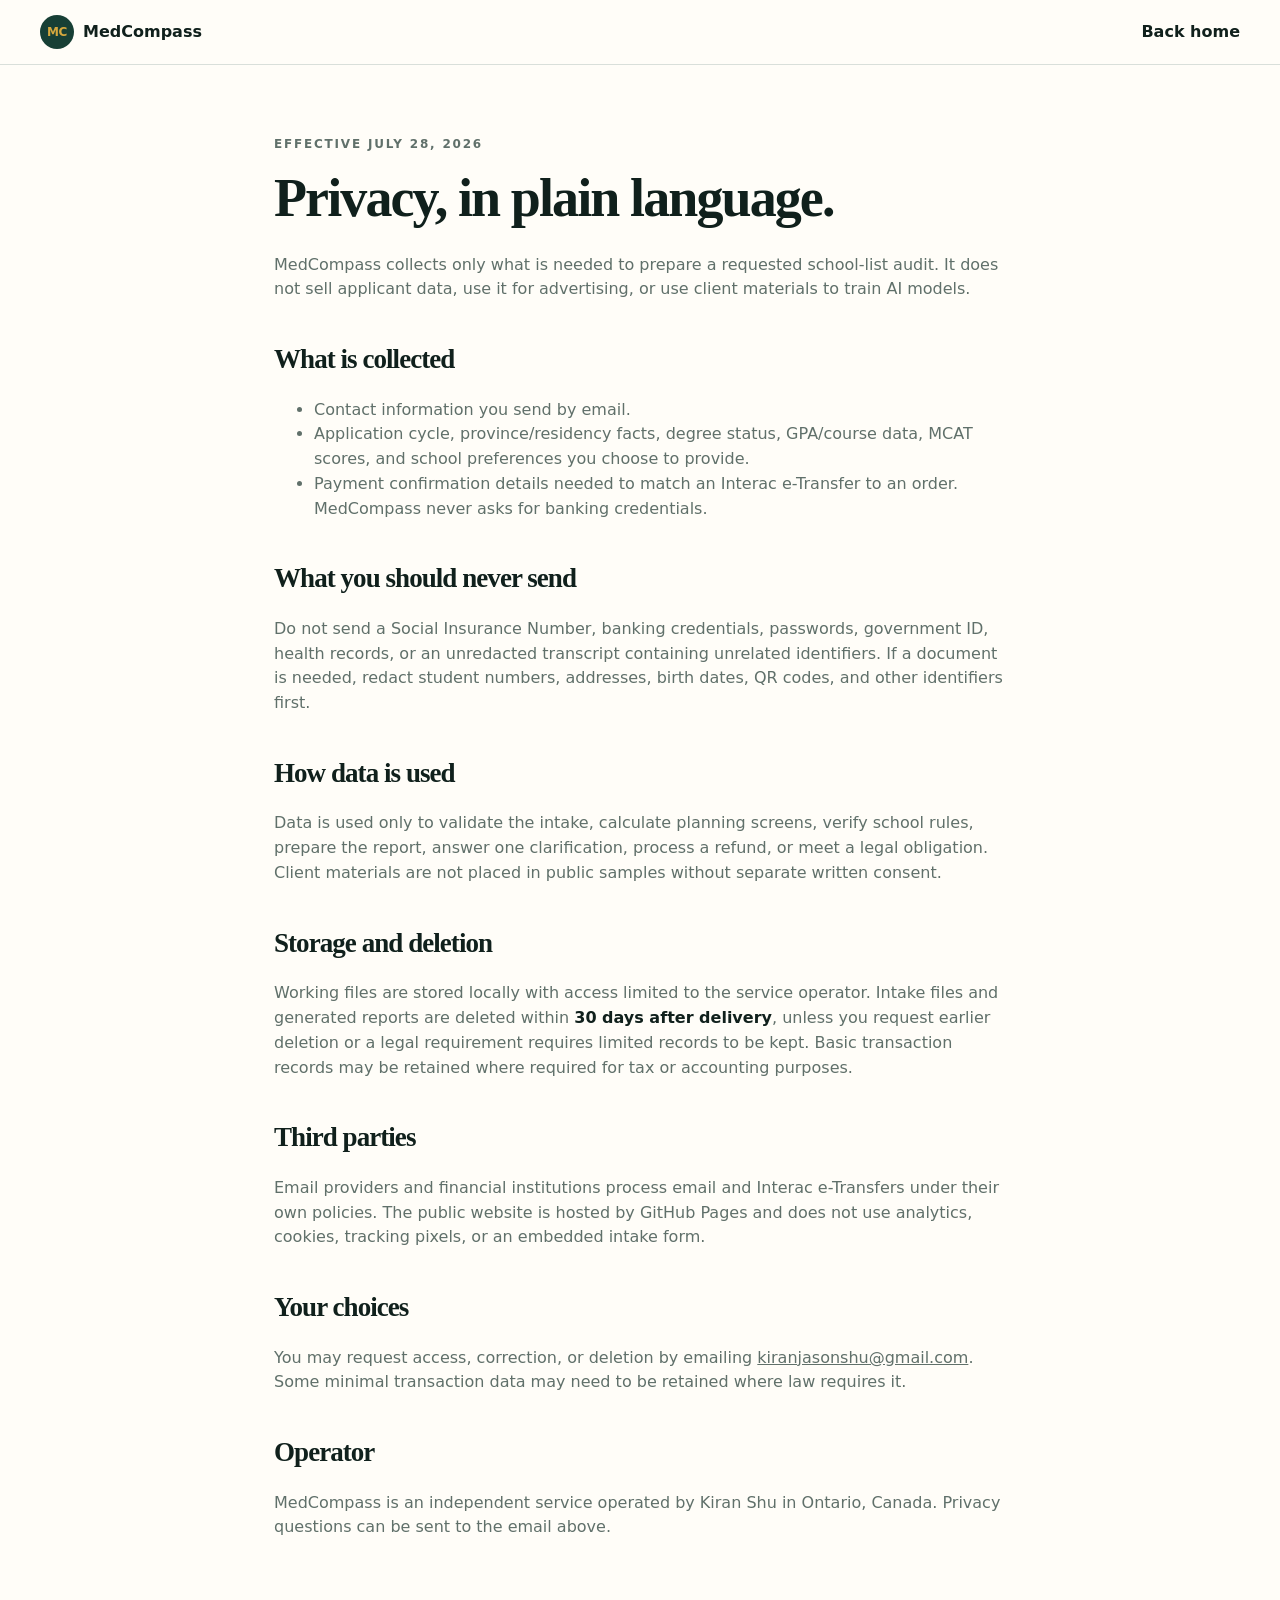
==== privacy.html @ c7c90af8 "feat: launch Canadian MD school-list audit" ====
<!doctype html>
<html lang="en"><head><meta charset="utf-8"><meta name="viewport" content="width=device-width,initial-scale=1"><meta name="description" content="MedCompass privacy policy"><title>Privacy — MedCompass</title><link rel="stylesheet" href="styles.css"><style>.legal{max-width:780px;margin:auto;padding:70px 24px 110px}.legal h1{font-size:54px}.legal h2{font:700 27px 'Playfair Display',Georgia,serif;margin-top:42px}.legal p,.legal li{color:var(--muted)}.legal strong{color:var(--ink)}</style></head>
<body><header class="nav"><a class="brand" href="./"><span>MC</span> MedCompass</a><a class="text-link" href="./">Back home</a></header><main class="legal"><p class="eyebrow">Effective July 28, 2026</p><h1>Privacy, in plain language.</h1><p>MedCompass collects only what is needed to prepare a requested school-list audit. It does not sell applicant data, use it for advertising, or use client materials to train AI models.</p>
<h2>What is collected</h2><ul><li>Contact information you send by email.</li><li>Application cycle, province/residency facts, degree status, GPA/course data, MCAT scores, and school preferences you choose to provide.</li><li>Payment confirmation details needed to match an Interac e-Transfer to an order. MedCompass never asks for banking credentials.</li></ul>
<h2>What you should never send</h2><p>Do not send a Social Insurance Number, banking credentials, passwords, government ID, health records, or an unredacted transcript containing unrelated identifiers. If a document is needed, redact student numbers, addresses, birth dates, QR codes, and other identifiers first.</p>
<h2>How data is used</h2><p>Data is used only to validate the intake, calculate planning screens, verify school rules, prepare the report, answer one clarification, process a refund, or meet a legal obligation. Client materials are not placed in public samples without separate written consent.</p>
<h2>Storage and deletion</h2><p>Working files are stored locally with access limited to the service operator. Intake files and generated reports are deleted within <strong>30 days after delivery</strong>, unless you request earlier deletion or a legal requirement requires limited records to be kept. Basic transaction records may be retained where required for tax or accounting purposes.</p>
<h2>Third parties</h2><p>Email providers and financial institutions process email and Interac e-Transfers under their own policies. The public website is hosted by GitHub Pages and does not use analytics, cookies, tracking pixels, or an embedded intake form.</p>
<h2>Your choices</h2><p>You may request access, correction, or deletion by emailing <a href="mailto:kiranjasonshu@gmail.com?subject=MedCompass%20privacy%20request">kiranjasonshu@gmail.com</a>. Some minimal transaction data may need to be retained where law requires it.</p>
<h2>Operator</h2><p>MedCompass is an independent service operated by Kiran Shu in Ontario, Canada. Privacy questions can be sent to the email above.</p></main></body></html>
---- styles.css ----
:root {
  --ink: #10201c;
  --green: #173f35;
  --green-2: #245d4c;
  --gold: #d6a83e;
  --cream: #f6f2e8;
  --paper: #fffdf8;
  --muted: #60706a;
  --line: #d9dfda;
}

* { box-sizing: border-box; }
html { scroll-behavior: smooth; }
body { margin: 0; background: var(--paper); color: var(--ink); font: 16px/1.55 Inter, ui-sans-serif, system-ui, -apple-system, BlinkMacSystemFont, "Segoe UI", sans-serif; }
a { color: inherit; }
.skip { position: fixed; left: 12px; top: -60px; background: white; padding: 10px 14px; z-index: 10; }
.skip:focus { top: 12px; }

.nav { align-items: center; background: rgba(255,253,248,.93); border-bottom: 1px solid var(--line); display: flex; justify-content: space-between; padding: 15px max(24px, calc((100vw - 1200px) / 2)); position: sticky; top: 0; z-index: 5; backdrop-filter: blur(12px); }
.brand { align-items: center; display: flex; font-weight: 700; gap: 9px; text-decoration: none; }
.brand span { align-items: center; background: var(--green); border-radius: 50%; color: var(--gold); display: inline-flex; font: 700 12px ui-sans-serif, system-ui, sans-serif; height: 34px; justify-content: center; letter-spacing: -.04em; width: 34px; }
nav { display: flex; gap: 28px; }
nav a { color: var(--muted); font-size: 14px; text-decoration: none; }
nav a:hover, nav a:focus { color: var(--ink); }

.button { background: var(--green); border: 1px solid var(--green); border-radius: 6px; color: white; display: inline-block; font-size: 15px; font-weight: 700; padding: 14px 20px; text-decoration: none; transition: transform .15s ease, background .15s ease; }
.button:hover, .button:focus { background: var(--green-2); transform: translateY(-1px); }
.button-small { padding: 9px 14px; }
.button-light { background: var(--cream); border-color: var(--cream); color: var(--green); }
.text-link { font-weight: 700; text-decoration: none; }
.text-link span { color: var(--gold); }

.hero { align-items: center; display: grid; gap: 70px; grid-template-columns: 1.08fr .92fr; margin: 0 auto; max-width: 1200px; min-height: 690px; padding: 78px 24px; }
.eyebrow { color: var(--green-2); font-size: 12px; font-weight: 700; letter-spacing: .15em; margin: 0 0 18px; text-transform: uppercase; }
h1, h2 { font-family: Georgia, "Times New Roman", serif; letter-spacing: -.035em; }
h1 { font-size: clamp(54px, 6.2vw, 84px); line-height: .98; margin: 0 0 28px; }
h1 em { color: var(--green-2); }
.lede { color: #455650; font-size: 19px; max-width: 650px; }
.actions { align-items: center; display: flex; flex-wrap: wrap; gap: 24px; margin-top: 30px; }
.micro { color: var(--muted); font-size: 12px; margin-top: 16px; }

.report-preview { background: var(--green); border-radius: 3px; box-shadow: 22px 26px 0 #e3d5b0; color: white; padding: 30px; transform: rotate(1deg); }
.preview-top { border-bottom: 1px solid rgba(255,255,255,.23); color: #c8d7d2; display: flex; font-size: 11px; justify-content: space-between; letter-spacing: .08em; padding-bottom: 18px; text-transform: uppercase; }
.preview-label { color: var(--gold); font-size: 11px; font-weight: 700; letter-spacing: .13em; margin: 26px 0 3px; text-transform: uppercase; }
.report-preview h2 { font-size: 38px; margin: 0; }
.profile-pills { display: flex; flex-wrap: wrap; gap: 7px; margin-top: 14px; }
.profile-pills span { background: rgba(255,255,255,.1); border-radius: 99px; color: #dce7e3; font-size: 12px; padding: 6px 9px; }
.rankings { list-style: none; margin: 7px 0 0; padding: 0; }
.rankings li { align-items: center; border-top: 1px solid rgba(255,255,255,.14); display: grid; gap: 12px; grid-template-columns: 28px 1fr auto; padding: 16px 0; }
.rankings li>span { color: var(--gold); font-size: 12px; }
.rankings b { color: #b9cbc5; font-size: 11px; font-weight: 500; }
.preview-note { color: #9fb5ae; font-size: 11px; text-align: right; }

.proof-strip { background: var(--cream); border-bottom: 1px solid #e7dfcc; border-top: 1px solid #e7dfcc; display: grid; grid-template-columns: repeat(4, 1fr); margin: 0 auto; padding: 0 max(24px, calc((100vw - 1200px) / 2)); }
.proof-strip div { border-right: 1px solid #ddd3bb; display: flex; flex-direction: column; padding: 27px 24px; }
.proof-strip div:first-child { border-left: 1px solid #ddd3bb; }
.proof-strip strong { color: var(--green); font: 700 25px Georgia, "Times New Roman", serif; }
.proof-strip span { color: var(--muted); font-size: 12px; }

.section { margin: 0 auto; max-width: 1200px; padding: 110px 24px; }
.section h2 { font-size: clamp(40px, 5vw, 62px); line-height: 1.05; margin: 0 0 24px; }
.section-intro { color: var(--muted); font-size: 18px; max-width: 470px; }
.split { display: grid; gap: 90px; grid-template-columns: .85fr 1.15fr; }
.feature-list article { align-items: start; border-top: 1px solid var(--line); display: grid; gap: 24px; grid-template-columns: 35px 1fr; padding: 24px 0; }
.feature-list article>span { color: var(--gold); font-size: 12px; font-weight: 700; }
.feature-list h3 { font-size: 19px; margin: 0 0 6px; }
.feature-list p { color: var(--muted); margin: 0; }

.dark { background: var(--green); color: white; display: grid; gap: 80px; grid-template-columns: 1fr 1fr; max-width: none; padding-left: max(24px, calc((100vw - 1152px) / 2)); padding-right: max(24px, calc((100vw - 1152px) / 2)); }
.dark .eyebrow { color: var(--gold); }
.limits { display: grid; gap: 4px; grid-template-columns: 1fr 1fr; }
.limits p { border-top: 1px solid rgba(255,255,255,.18); color: #c8d6d1; font-size: 14px; margin: 0; padding: 18px 10px 20px 0; }
.limits strong { color: white; display: block; margin-bottom: 5px; }

.pricing-grid { align-items: start; display: grid; gap: 90px; grid-template-columns: 1fr .85fr; }
.pricing-grid>div:first-child>h2 { color: var(--green); font-size: 78px; margin-bottom: 5px; }
.price-note { border-bottom: 1px solid var(--line); color: var(--muted); padding-bottom: 26px; }
.pricing-grid>div:first-child>p:last-child { color: var(--muted); max-width: 540px; }
.price-card { background: var(--cream); border-top: 4px solid var(--gold); padding: 34px; }
.price-card h3 { font: 700 28px Georgia, "Times New Roman", serif; margin-top: 0; }
.price-card ul { list-style: none; margin: 0 0 26px; padding: 0; }
.price-card li { border-bottom: 1px solid #ddd3bb; padding: 9px 0; }
.price-card li::before { color: var(--green-2); content: '✓'; font-weight: 700; margin-right: 10px; }
.guarantee { color: var(--muted); font-size: 12px; margin-top: 18px; }

.process { border-top: 1px solid var(--line); }
.steps { display: grid; gap: 18px; grid-template-columns: repeat(3, 1fr); margin-top: 50px; }
.steps article { border: 1px solid var(--line); min-height: 240px; padding: 26px; }
.steps article>span { color: var(--gold); font: 700 35px Georgia, "Times New Roman", serif; }
.steps h3 { font-size: 20px; margin: 30px 0 7px; }
.steps p { color: var(--muted); font-size: 14px; }

.faq { border-top: 1px solid var(--line); display: grid; gap: 100px; grid-template-columns: .65fr 1.35fr; }
details { border-top: 1px solid var(--line); padding: 20px 0; }
summary { cursor: pointer; font-weight: 700; }
details p { color: var(--muted); font-size: 14px; max-width: 650px; }

.final-cta { background: var(--gold); color: var(--green); padding: 90px 24px; text-align: center; }
.final-cta .eyebrow { color: var(--green); }
.final-cta h2 { font-size: clamp(44px, 6vw, 74px); margin: 0 0 30px; }
footer { align-items: start; background: #0d221c; color: #b3c3bd; display: grid; font-size: 12px; gap: 50px; grid-template-columns: 1fr auto 1fr; padding: 50px max(24px, calc((100vw - 1200px) / 2)); }
footer .brand { color: white; }
footer>div:nth-child(2) { display: flex; gap: 20px; }
footer>p { margin: 0; text-align: right; }

@media (max-width: 850px) {
  nav { display: none; }
  .hero { gap: 55px; grid-template-columns: 1fr; padding-top: 55px; }
  .report-preview { margin: 0 12px 24px 0; }
  .proof-strip { grid-template-columns: 1fr 1fr; }
  .proof-strip div:nth-child(3) { border-left: 1px solid #ddd3bb; }
  .split, .dark, .pricing-grid, .faq { gap: 45px; grid-template-columns: 1fr; }
  .steps { grid-template-columns: 1fr; }
  footer { grid-template-columns: 1fr; }
  footer>p { text-align: left; }
}

@media (max-width: 520px) {
  .nav .button-small { display: none; }
  h1 { font-size: 52px; }
  .hero { min-height: 0; padding-bottom: 65px; }
  .report-preview { padding: 22px; }
  .proof-strip { grid-template-columns: 1fr; }
  .proof-strip div { border-left: 1px solid #ddd3bb; }
  .section { padding-bottom: 75px; padding-top: 75px; }
  .limits { grid-template-columns: 1fr; }
  .pricing-grid>div:first-child>h2 { font-size: 58px; }
}

@media (prefers-reduced-motion: reduce) {
  html { scroll-behavior: auto; }
  .button { transition: none; }
}
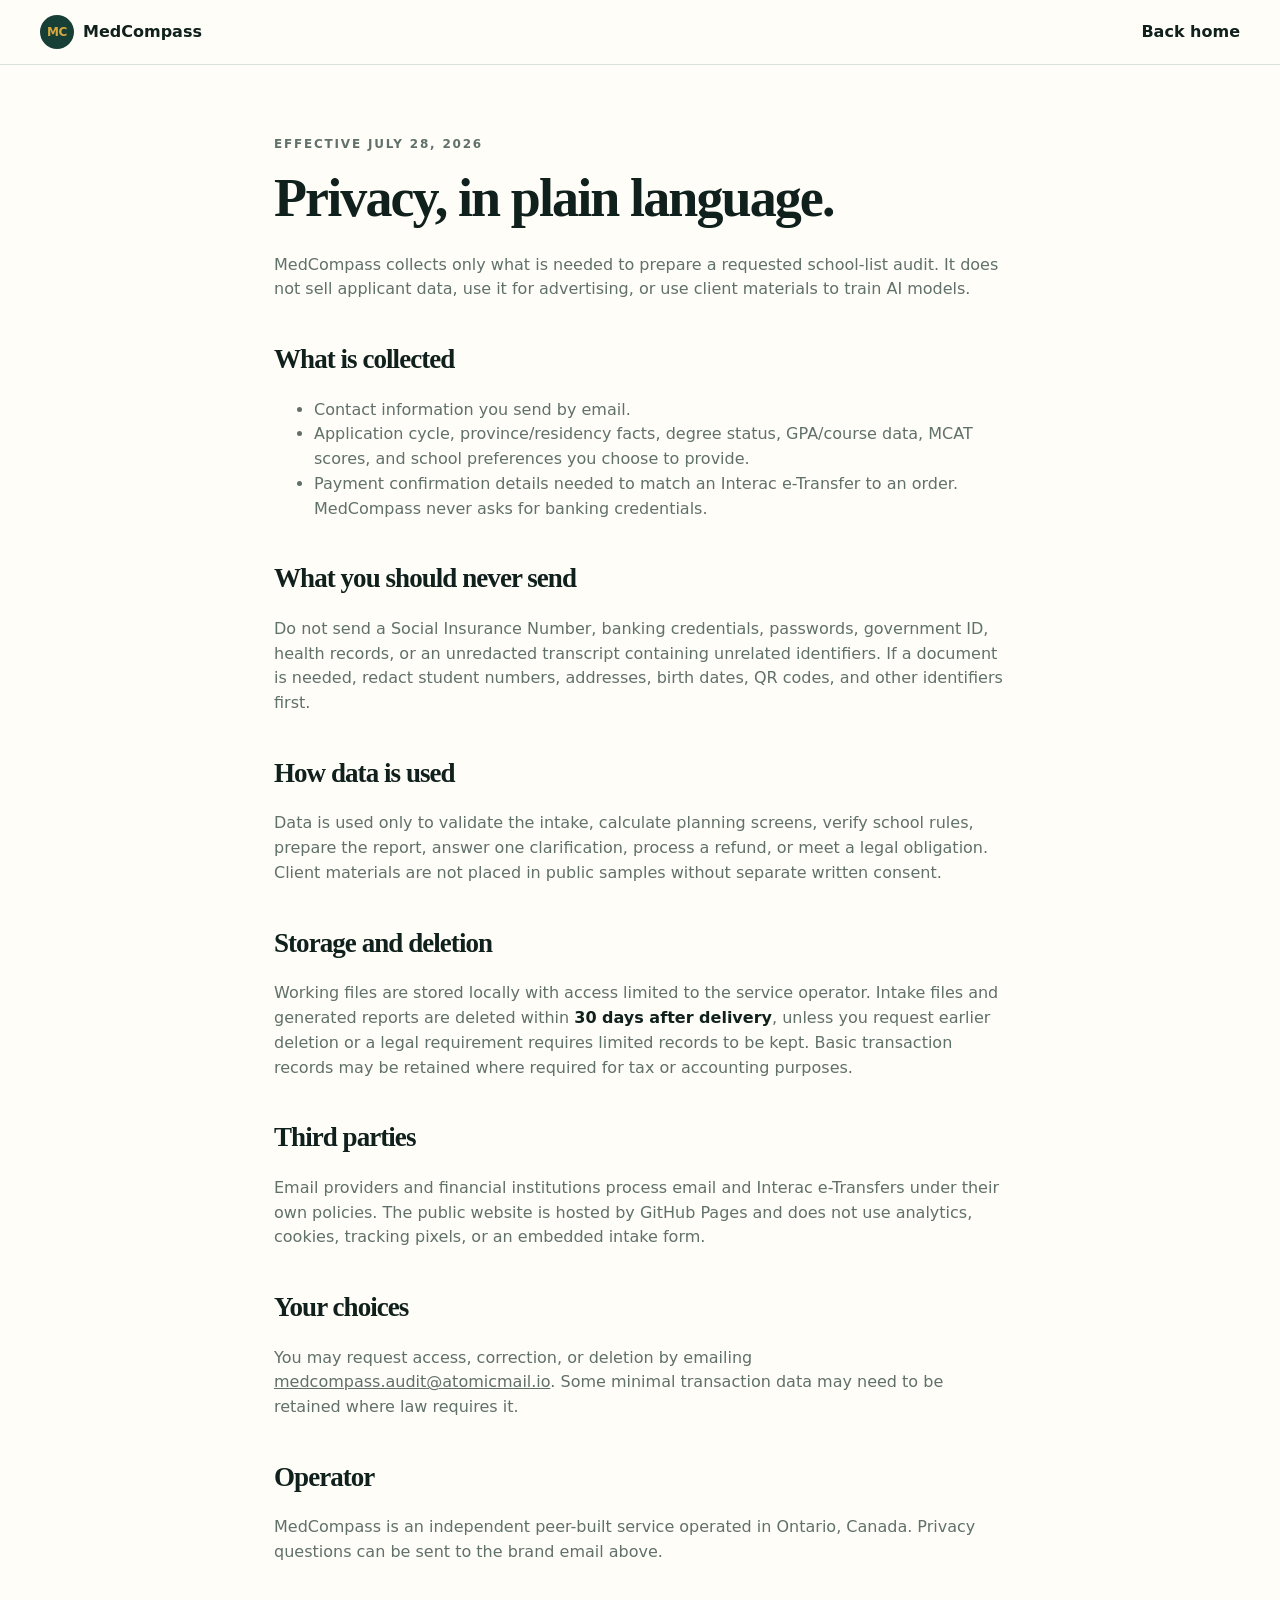
==== commit 17e9fe48: "fix: move public contact to brand mailbox" ====
--- a/privacy.html
+++ b/privacy.html
@@ -6,5 +6,5 @@
 <h2>How data is used</h2><p>Data is used only to validate the intake, calculate planning screens, verify school rules, prepare the report, answer one clarification, process a refund, or meet a legal obligation. Client materials are not placed in public samples without separate written consent.</p>
 <h2>Storage and deletion</h2><p>Working files are stored locally with access limited to the service operator. Intake files and generated reports are deleted within <strong>30 days after delivery</strong>, unless you request earlier deletion or a legal requirement requires limited records to be kept. Basic transaction records may be retained where required for tax or accounting purposes.</p>
 <h2>Third parties</h2><p>Email providers and financial institutions process email and Interac e-Transfers under their own policies. The public website is hosted by GitHub Pages and does not use analytics, cookies, tracking pixels, or an embedded intake form.</p>
-<h2>Your choices</h2><p>You may request access, correction, or deletion by emailing <a href="mailto:kiranjasonshu@gmail.com?subject=MedCompass%20privacy%20request">kiranjasonshu@gmail.com</a>. Some minimal transaction data may need to be retained where law requires it.</p>
-<h2>Operator</h2><p>MedCompass is an independent service operated by Kiran Shu in Ontario, Canada. Privacy questions can be sent to the email above.</p></main></body></html>
+<h2>Your choices</h2><p>You may request access, correction, or deletion by emailing <a href="mailto:medcompass.audit@atomicmail.io?subject=MedCompass%20privacy%20request">medcompass.audit@atomicmail.io</a>. Some minimal transaction data may need to be retained where law requires it.</p>
+<h2>Operator</h2><p>MedCompass is an independent peer-built service operated in Ontario, Canada. Privacy questions can be sent to the brand email above.</p></main></body></html>
--- a/styles.css
+++ b/styles.css
@@ -72,6 +72,10 @@
 .limits p { border-top: 1px solid rgba(255,255,255,.18); color: #c8d6d1; font-size: 14px; margin: 0; padding: 18px 10px 20px 0; }
 .limits strong { color: white; display: block; margin-bottom: 5px; }
 
+.founder { border-bottom: 1px solid var(--line); display: grid; gap: 90px; grid-template-columns: .9fr 1.1fr; }
+.founder-copy { border-left: 3px solid var(--gold); padding-left: 30px; }
+.founder-copy p { color: var(--muted); font-size: 17px; margin: 0 0 18px; }
+.founder-copy strong { color: var(--ink); }
 .pricing-grid { align-items: start; display: grid; gap: 90px; grid-template-columns: 1fr .85fr; }
 .pricing-grid>div:first-child>h2 { color: var(--green); font-size: 78px; margin-bottom: 5px; }
 .price-note { border-bottom: 1px solid var(--line); color: var(--muted); padding-bottom: 26px; }
@@ -109,7 +113,7 @@
   .report-preview { margin: 0 12px 24px 0; }
   .proof-strip { grid-template-columns: 1fr 1fr; }
   .proof-strip div:nth-child(3) { border-left: 1px solid #ddd3bb; }
-  .split, .dark, .pricing-grid, .faq { gap: 45px; grid-template-columns: 1fr; }
+  .split, .dark, .founder, .pricing-grid, .faq { gap: 45px; grid-template-columns: 1fr; }
   .steps { grid-template-columns: 1fr; }
   footer { grid-template-columns: 1fr; }
   footer>p { text-align: left; }
